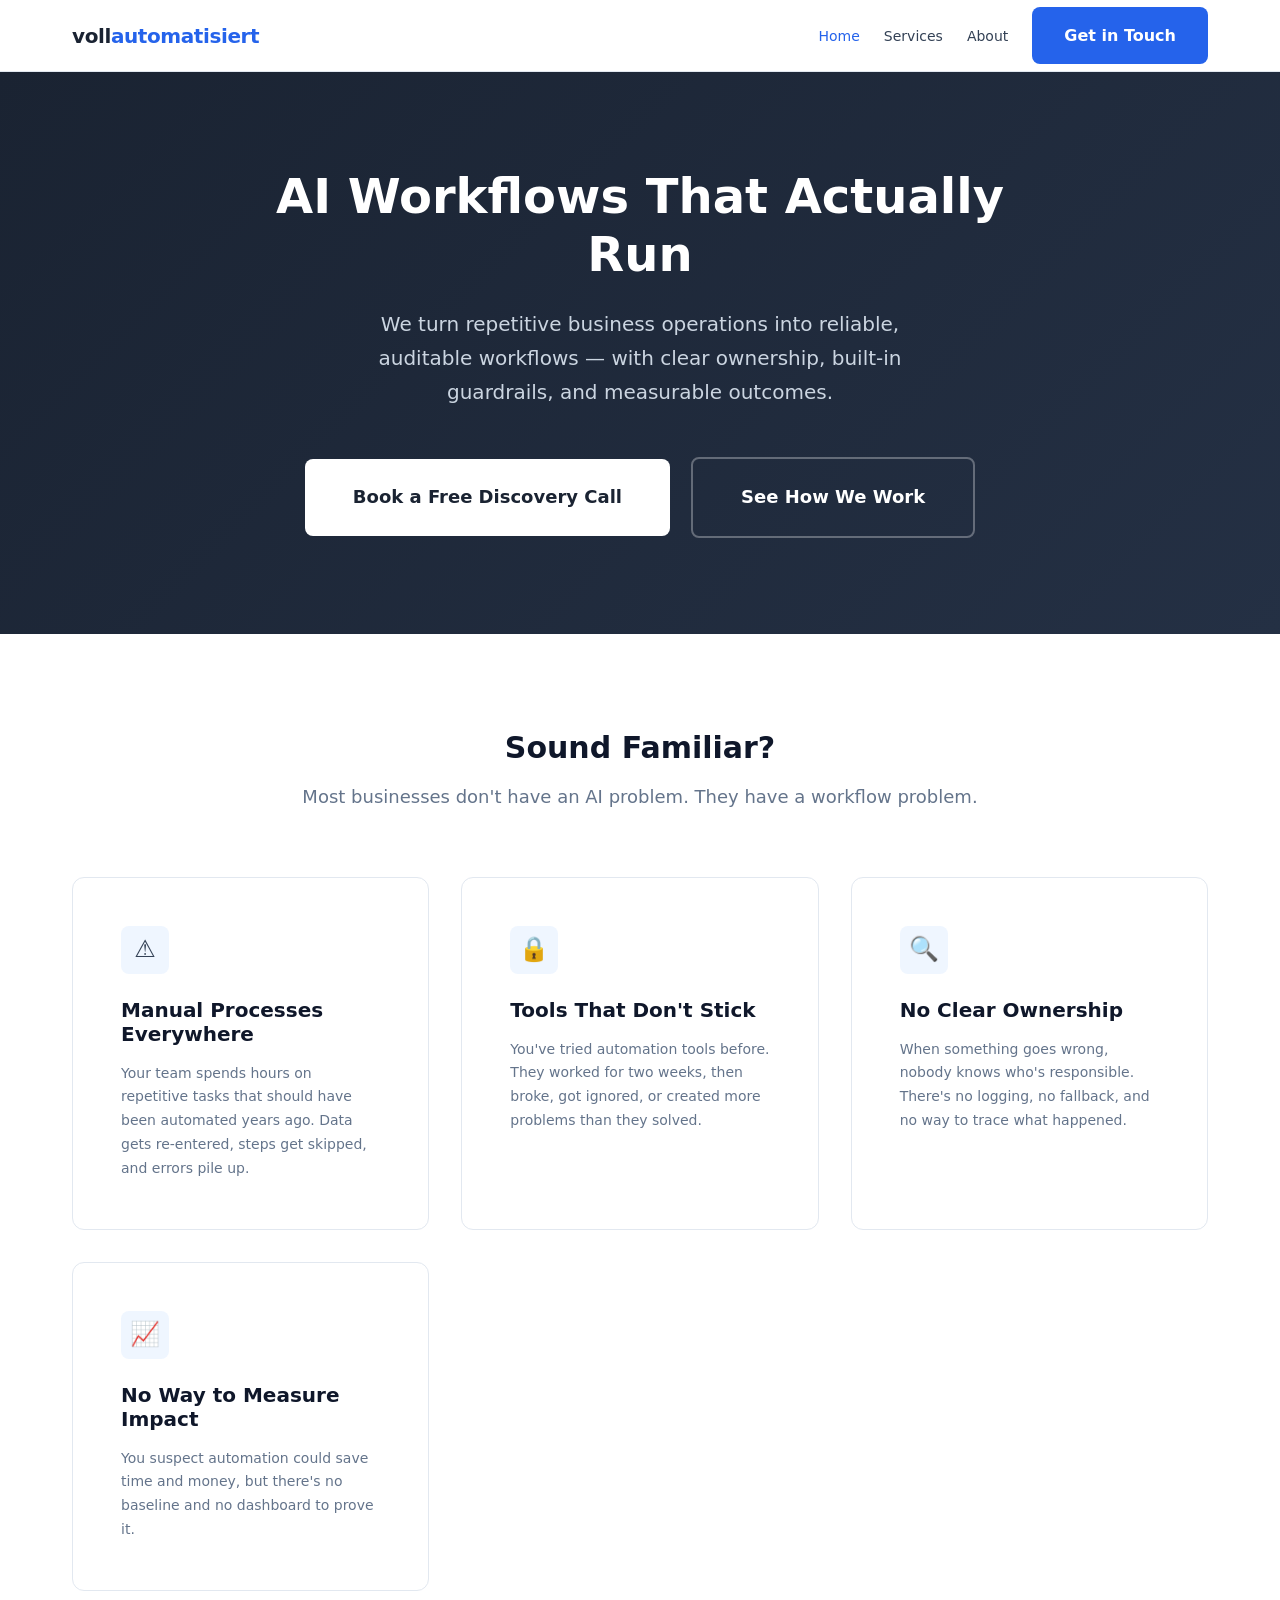
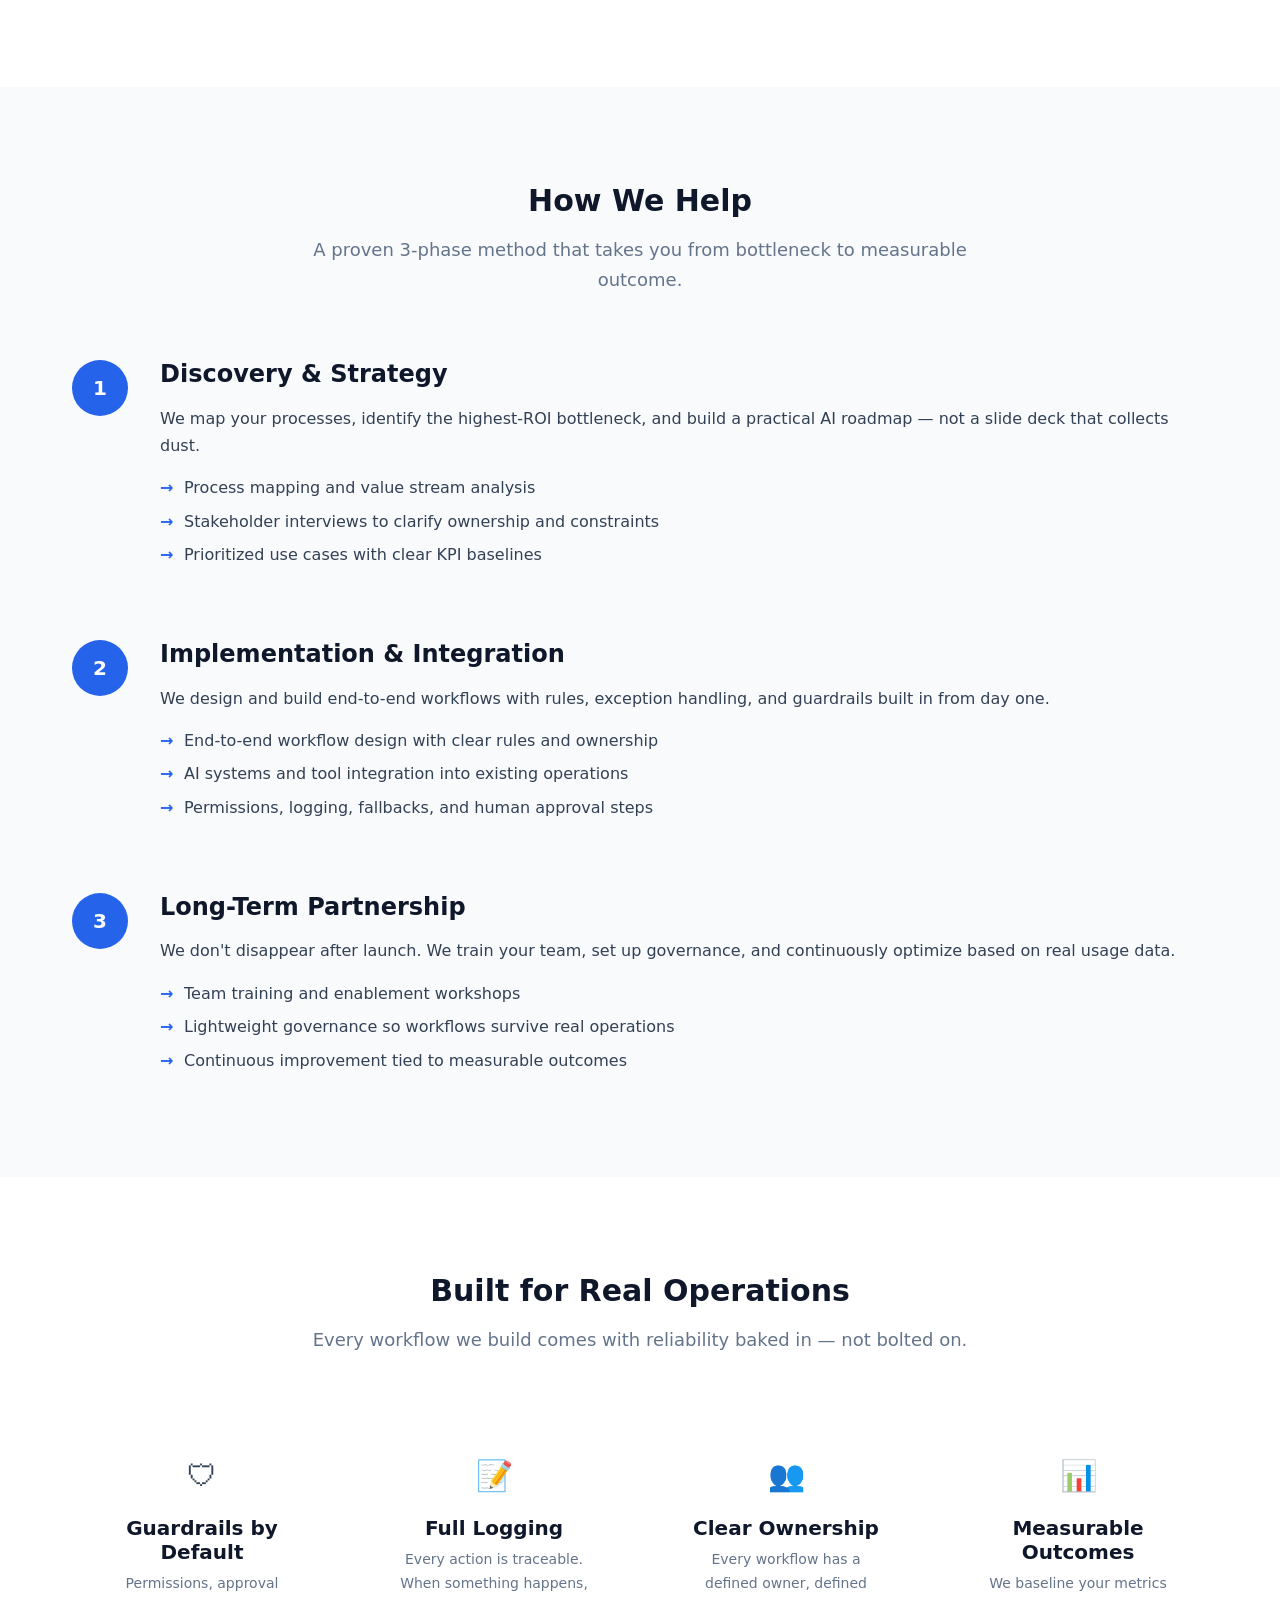
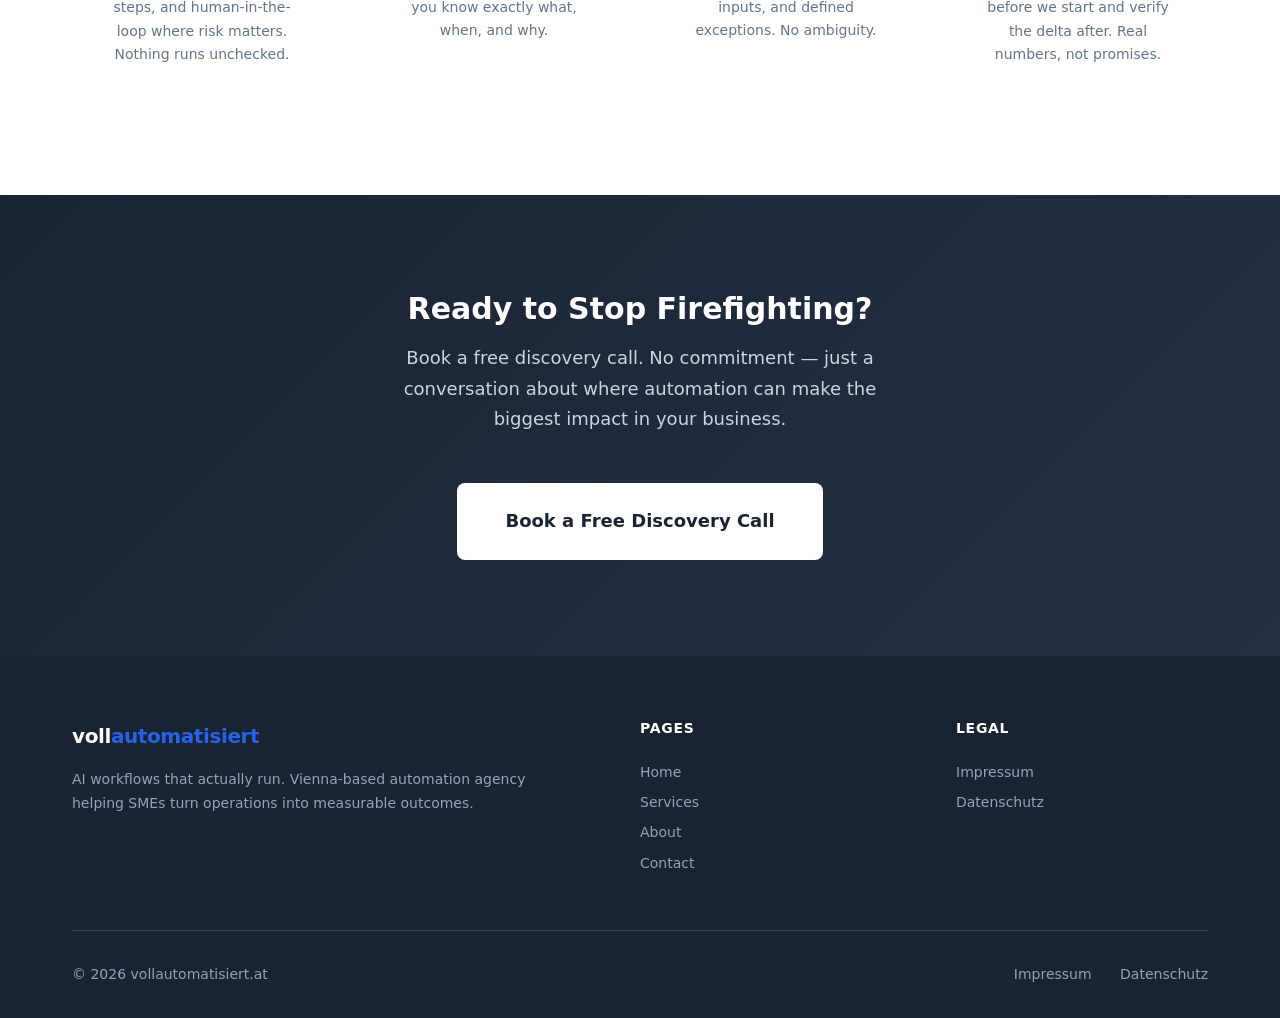
==== index.html @ 360e9139 "Initial website for vollautomatisiert.at Plain HTML/CSS agency website with 6 pages: - Homepage, Ser" ====
<!DOCTYPE html>
<html lang="en">
<head>
  <meta charset="UTF-8">
  <meta name="viewport" content="width=device-width, initial-scale=1.0">
  <title>vollautomatisiert — AI Workflows That Actually Run</title>
  <meta name="description" content="We turn repetitive business operations into reliable AI workflows with clear ownership, guardrails, and measurable outcomes. Vienna-based AI automation agency for SMEs.">
  <meta property="og:title" content="vollautomatisiert — AI Workflows That Actually Run">
  <meta property="og:description" content="We turn repetitive business operations into reliable AI workflows with clear ownership, guardrails, and measurable outcomes.">
  <meta property="og:type" content="website">
  <meta property="og:url" content="https://vollautomatisiert.at">
  <link rel="stylesheet" href="css/reset.css">
  <link rel="stylesheet" href="css/style.css">
</head>
<body>

  <!-- Header -->
  <header class="header">
    <div class="container">
      <a href="index.html" class="logo">voll<span>automatisiert</span></a>
      <input type="checkbox" id="nav-toggle" class="nav__toggle" aria-label="Toggle navigation">
      <label for="nav-toggle" class="nav__toggle-label"><span></span></label>
      <nav class="nav">
        <ul class="nav__list">
          <li><a href="index.html" class="nav__link nav__link--active">Home</a></li>
          <li><a href="services.html" class="nav__link">Services</a></li>
          <li><a href="about.html" class="nav__link">About</a></li>
          <li><a href="contact.html" class="nav__link btn btn--primary">Get in Touch</a></li>
        </ul>
      </nav>
    </div>
  </header>

  <!-- Hero -->
  <section class="hero">
    <div class="container">
      <h1>AI Workflows That Actually Run</h1>
      <p>We turn repetitive business operations into reliable, auditable workflows — with clear ownership, built-in guardrails, and measurable outcomes.</p>
      <div>
        <a href="contact.html" class="btn btn--white btn--lg">Book a Free Discovery Call</a>
        <a href="services.html" class="btn btn--outline btn--lg" style="border-color: rgba(255,255,255,0.3); color: #fff;">See How We Work</a>
      </div>
    </div>
  </section>

  <!-- Problem Section -->
  <section class="section">
    <div class="container">
      <div class="section__header">
        <h2>Sound Familiar?</h2>
        <p>Most businesses don't have an AI problem. They have a workflow problem.</p>
      </div>
      <div class="card-grid">
        <div class="card">
          <div class="card__icon">&#9888;</div>
          <h3>Manual Processes Everywhere</h3>
          <p>Your team spends hours on repetitive tasks that should have been automated years ago. Data gets re-entered, steps get skipped, and errors pile up.</p>
        </div>
        <div class="card">
          <div class="card__icon">&#128274;</div>
          <h3>Tools That Don't Stick</h3>
          <p>You've tried automation tools before. They worked for two weeks, then broke, got ignored, or created more problems than they solved.</p>
        </div>
        <div class="card">
          <div class="card__icon">&#128269;</div>
          <h3>No Clear Ownership</h3>
          <p>When something goes wrong, nobody knows who's responsible. There's no logging, no fallback, and no way to trace what happened.</p>
        </div>
        <div class="card">
          <div class="card__icon">&#128200;</div>
          <h3>No Way to Measure Impact</h3>
          <p>You suspect automation could save time and money, but there's no baseline and no dashboard to prove it.</p>
        </div>
      </div>
    </div>
  </section>

  <!-- How We Help -->
  <section class="section section--alt">
    <div class="container">
      <div class="section__header">
        <h2>How We Help</h2>
        <p>A proven 3-phase method that takes you from bottleneck to measurable outcome.</p>
      </div>
      <div class="phase">
        <div class="phase__number">1</div>
        <div class="phase__content">
          <h3>Discovery &amp; Strategy</h3>
          <p>We map your processes, identify the highest-ROI bottleneck, and build a practical AI roadmap — not a slide deck that collects dust.</p>
          <ul class="phase__list">
            <li>Process mapping and value stream analysis</li>
            <li>Stakeholder interviews to clarify ownership and constraints</li>
            <li>Prioritized use cases with clear KPI baselines</li>
          </ul>
        </div>
      </div>
      <div class="phase">
        <div class="phase__number">2</div>
        <div class="phase__content">
          <h3>Implementation &amp; Integration</h3>
          <p>We design and build end-to-end workflows with rules, exception handling, and guardrails built in from day one.</p>
          <ul class="phase__list">
            <li>End-to-end workflow design with clear rules and ownership</li>
            <li>AI systems and tool integration into existing operations</li>
            <li>Permissions, logging, fallbacks, and human approval steps</li>
          </ul>
        </div>
      </div>
      <div class="phase">
        <div class="phase__number">3</div>
        <div class="phase__content">
          <h3>Long-Term Partnership</h3>
          <p>We don't disappear after launch. We train your team, set up governance, and continuously optimize based on real usage data.</p>
          <ul class="phase__list">
            <li>Team training and enablement workshops</li>
            <li>Lightweight governance so workflows survive real operations</li>
            <li>Continuous improvement tied to measurable outcomes</li>
          </ul>
        </div>
      </div>
    </div>
  </section>

  <!-- Trust Signals -->
  <section class="section">
    <div class="container">
      <div class="section__header">
        <h2>Built for Real Operations</h2>
        <p>Every workflow we build comes with reliability baked in — not bolted on.</p>
      </div>
      <div class="trust-grid">
        <div class="trust-item">
          <div class="trust-item__icon">&#128737;</div>
          <h4>Guardrails by Default</h4>
          <p>Permissions, approval steps, and human-in-the-loop where risk matters. Nothing runs unchecked.</p>
        </div>
        <div class="trust-item">
          <div class="trust-item__icon">&#128221;</div>
          <h4>Full Logging</h4>
          <p>Every action is traceable. When something happens, you know exactly what, when, and why.</p>
        </div>
        <div class="trust-item">
          <div class="trust-item__icon">&#128101;</div>
          <h4>Clear Ownership</h4>
          <p>Every workflow has a defined owner, defined inputs, and defined exceptions. No ambiguity.</p>
        </div>
        <div class="trust-item">
          <div class="trust-item__icon">&#128202;</div>
          <h4>Measurable Outcomes</h4>
          <p>We baseline your metrics before we start and verify the delta after. Real numbers, not promises.</p>
        </div>
      </div>
    </div>
  </section>

  <!-- CTA -->
  <section class="cta">
    <div class="container">
      <h2>Ready to Stop Firefighting?</h2>
      <p>Book a free discovery call. No commitment — just a conversation about where automation can make the biggest impact in your business.</p>
      <a href="contact.html" class="btn btn--white btn--lg">Book a Free Discovery Call</a>
    </div>
  </section>

  <!-- Footer -->
  <footer class="footer">
    <div class="container">
      <div class="footer__grid">
        <div class="footer__brand">
          <a href="index.html" class="logo">voll<span>automatisiert</span></a>
          <p>AI workflows that actually run. Vienna-based automation agency helping SMEs turn operations into measurable outcomes.</p>
        </div>
        <div class="footer__nav">
          <h4>Pages</h4>
          <a href="index.html">Home</a>
          <a href="services.html">Services</a>
          <a href="about.html">About</a>
          <a href="contact.html">Contact</a>
        </div>
        <div class="footer__nav">
          <h4>Legal</h4>
          <a href="impressum.html">Impressum</a>
          <a href="datenschutz.html">Datenschutz</a>
        </div>
      </div>
      <div class="footer__bottom">
        <span>&copy; 2026 vollautomatisiert.at</span>
        <div class="footer__legal">
          <a href="impressum.html">Impressum</a>
          <a href="datenschutz.html">Datenschutz</a>
        </div>
      </div>
    </div>
  </footer>

</body>
</html>
---- css/style.css ----
/* ========================================
   vollautomatisiert.at — Main Stylesheet
   ======================================== */

/* --- Custom Properties --- */
:root {
  /* Colors */
  --color-primary: #1a2332;
  --color-primary-light: #243044;
  --color-accent: #2563eb;
  --color-accent-hover: #1d4ed8;
  --color-accent-light: #eff6ff;
  --color-white: #ffffff;
  --color-bg: #f8fafc;
  --color-bg-alt: #f1f5f9;
  --color-text: #334155;
  --color-text-light: #64748b;
  --color-text-heading: #0f172a;
  --color-border: #e2e8f0;

  /* Typography */
  --font-sans: 'Inter', system-ui, -apple-system, BlinkMacSystemFont, 'Segoe UI', Roboto, sans-serif;
  --font-mono: 'JetBrains Mono', 'Fira Code', monospace;

  /* Font Sizes */
  --text-sm: 0.875rem;
  --text-base: 1rem;
  --text-lg: 1.125rem;
  --text-xl: 1.25rem;
  --text-2xl: 1.5rem;
  --text-3xl: 1.875rem;
  --text-4xl: 2.25rem;
  --text-5xl: 3rem;

  /* Spacing */
  --space-xs: 0.25rem;
  --space-sm: 0.5rem;
  --space-md: 1rem;
  --space-lg: 1.5rem;
  --space-xl: 2rem;
  --space-2xl: 3rem;
  --space-3xl: 4rem;
  --space-4xl: 6rem;

  /* Layout */
  --max-width: 1200px;
  --header-height: 72px;

  /* Borders & Shadows */
  --radius-sm: 4px;
  --radius-md: 8px;
  --radius-lg: 12px;
  --shadow-sm: 0 1px 2px rgba(0, 0, 0, 0.05);
  --shadow-md: 0 4px 6px -1px rgba(0, 0, 0, 0.1);
  --shadow-lg: 0 10px 25px -3px rgba(0, 0, 0, 0.1);
}

/* --- Base --- */
body {
  font-family: var(--font-sans);
  font-size: var(--text-base);
  color: var(--color-text);
  background-color: var(--color-white);
}

h1, h2, h3, h4 {
  color: var(--color-text-heading);
  font-weight: 700;
  line-height: 1.2;
}

h1 { font-size: var(--text-5xl); }
h2 { font-size: var(--text-3xl); }
h3 { font-size: var(--text-2xl); }
h4 { font-size: var(--text-xl); }

p {
  line-height: 1.7;
  color: var(--color-text);
}

/* --- Layout --- */
.container {
  width: 100%;
  max-width: var(--max-width);
  margin: 0 auto;
  padding: 0 var(--space-xl);
}

.section {
  padding: var(--space-4xl) 0;
}

.section--alt {
  background-color: var(--color-bg);
}

.section--dark {
  background-color: var(--color-primary);
  color: var(--color-white);
}

.section--dark h2,
.section--dark h3,
.section--dark h4 {
  color: var(--color-white);
}

.section--dark p {
  color: #cbd5e1;
}

.section__header {
  text-align: center;
  max-width: 700px;
  margin: 0 auto var(--space-3xl);
}

.section__header p {
  margin-top: var(--space-md);
  font-size: var(--text-lg);
  color: var(--color-text-light);
}

/* --- Header & Navigation --- */
.header {
  position: sticky;
  top: 0;
  z-index: 100;
  background-color: var(--color-white);
  border-bottom: 1px solid var(--color-border);
  height: var(--header-height);
}

.header .container {
  display: flex;
  align-items: center;
  justify-content: space-between;
  height: 100%;
}

.logo {
  font-size: var(--text-xl);
  font-weight: 800;
  color: var(--color-primary);
  letter-spacing: -0.02em;
}

.logo span {
  color: var(--color-accent);
}

.nav__list {
  display: flex;
  gap: var(--space-lg);
  align-items: center;
}

.nav__link {
  font-size: var(--text-sm);
  font-weight: 500;
  color: var(--color-text);
  transition: color 0.2s;
  padding: var(--space-sm) 0;
}

.nav__link:hover,
.nav__link--active {
  color: var(--color-accent);
}

/* Mobile nav toggle */
.nav__toggle {
  display: none;
}

.nav__toggle-label {
  display: none;
  cursor: pointer;
  width: 28px;
  height: 20px;
  position: relative;
}

.nav__toggle-label span,
.nav__toggle-label span::before,
.nav__toggle-label span::after {
  display: block;
  width: 100%;
  height: 2px;
  background-color: var(--color-primary);
  position: absolute;
  transition: all 0.3s;
}

.nav__toggle-label span {
  top: 9px;
}

.nav__toggle-label span::before {
  content: '';
  top: -7px;
}

.nav__toggle-label span::after {
  content: '';
  top: 7px;
}

.nav__toggle:checked ~ .nav__toggle-label span {
  background-color: transparent;
}

.nav__toggle:checked ~ .nav__toggle-label span::before {
  top: 0;
  transform: rotate(45deg);
}

.nav__toggle:checked ~ .nav__toggle-label span::after {
  top: 0;
  transform: rotate(-45deg);
}

/* --- Buttons --- */
.btn {
  display: inline-block;
  padding: var(--space-md) var(--space-xl);
  font-size: var(--text-base);
  font-weight: 600;
  border-radius: var(--radius-md);
  transition: all 0.2s;
  cursor: pointer;
  border: none;
  text-align: center;
}

.btn--primary {
  background-color: var(--color-accent);
  color: var(--color-white);
}

.btn--primary:hover {
  background-color: var(--color-accent-hover);
  transform: translateY(-1px);
  box-shadow: var(--shadow-md);
}

.btn--outline {
  background-color: transparent;
  color: var(--color-accent);
  border: 2px solid var(--color-accent);
}

.btn--outline:hover {
  background-color: var(--color-accent);
  color: var(--color-white);
}

.btn--white {
  background-color: var(--color-white);
  color: var(--color-primary);
}

.btn--white:hover {
  background-color: var(--color-bg);
  transform: translateY(-1px);
}

.btn--lg {
  padding: var(--space-lg) var(--space-2xl);
  font-size: var(--text-lg);
}

/* --- Hero --- */
.hero {
  padding: var(--space-4xl) 0;
  background: linear-gradient(135deg, var(--color-primary) 0%, var(--color-primary-light) 100%);
  color: var(--color-white);
}

.hero .container {
  max-width: 800px;
  text-align: center;
}

.hero h1 {
  color: var(--color-white);
  margin-bottom: var(--space-lg);
}

.hero p {
  font-size: var(--text-xl);
  color: #cbd5e1;
  margin-bottom: var(--space-2xl);
  max-width: 600px;
  margin-left: auto;
  margin-right: auto;
}

.hero .btn {
  margin: 0 var(--space-sm);
}

/* --- Cards --- */
.card-grid {
  display: grid;
  grid-template-columns: repeat(auto-fit, minmax(280px, 1fr));
  gap: var(--space-xl);
}

.card {
  background: var(--color-white);
  border: 1px solid var(--color-border);
  border-radius: var(--radius-lg);
  padding: var(--space-2xl);
  transition: box-shadow 0.2s, transform 0.2s;
}

.card:hover {
  box-shadow: var(--shadow-lg);
  transform: translateY(-2px);
}

.card__icon {
  width: 48px;
  height: 48px;
  background-color: var(--color-accent-light);
  border-radius: var(--radius-md);
  display: flex;
  align-items: center;
  justify-content: center;
  margin-bottom: var(--space-lg);
  font-size: var(--text-2xl);
}

.card h3 {
  margin-bottom: var(--space-md);
  font-size: var(--text-xl);
}

.card p {
  font-size: var(--text-sm);
  color: var(--color-text-light);
}

/* --- Phase / Process Steps --- */
.phase {
  display: grid;
  grid-template-columns: auto 1fr;
  gap: var(--space-xl);
  margin-bottom: var(--space-3xl);
  align-items: start;
}

.phase:last-child {
  margin-bottom: 0;
}

.phase__number {
  width: 56px;
  height: 56px;
  background-color: var(--color-accent);
  color: var(--color-white);
  border-radius: 50%;
  display: flex;
  align-items: center;
  justify-content: center;
  font-size: var(--text-xl);
  font-weight: 700;
  flex-shrink: 0;
}

.phase__content h3 {
  margin-bottom: var(--space-md);
}

.phase__content p {
  margin-bottom: var(--space-md);
}

.phase__list {
  list-style: none;
}

.phase__list li {
  position: relative;
  padding-left: var(--space-lg);
  margin-bottom: var(--space-sm);
  color: var(--color-text);
}

.phase__list li::before {
  content: '→';
  position: absolute;
  left: 0;
  color: var(--color-accent);
  font-weight: 600;
}

/* --- Trust / Feature Grid --- */
.trust-grid {
  display: grid;
  grid-template-columns: repeat(auto-fit, minmax(240px, 1fr));
  gap: var(--space-xl);
}

.trust-item {
  text-align: center;
  padding: var(--space-xl);
}

.trust-item__icon {
  font-size: var(--text-3xl);
  margin-bottom: var(--space-md);
}

.trust-item h4 {
  margin-bottom: var(--space-sm);
}

.trust-item p {
  font-size: var(--text-sm);
  color: var(--color-text-light);
}

/* --- CTA Section --- */
.cta {
  text-align: center;
  padding: var(--space-4xl) 0;
  background: linear-gradient(135deg, var(--color-primary) 0%, var(--color-primary-light) 100%);
  color: var(--color-white);
}

.cta h2 {
  color: var(--color-white);
  margin-bottom: var(--space-md);
}

.cta p {
  color: #cbd5e1;
  font-size: var(--text-lg);
  margin-bottom: var(--space-2xl);
  max-width: 500px;
  margin-left: auto;
  margin-right: auto;
}

/* --- About / Founder --- */
.founder {
  display: grid;
  grid-template-columns: 280px 1fr;
  gap: var(--space-3xl);
  align-items: start;
}

.founder__image-placeholder {
  width: 280px;
  height: 340px;
  background-color: var(--color-bg-alt);
  border: 2px dashed var(--color-border);
  border-radius: var(--radius-lg);
  display: flex;
  align-items: center;
  justify-content: center;
  color: var(--color-text-light);
  font-size: var(--text-sm);
  text-align: center;
  padding: var(--space-md);
}

.founder__content h2 {
  margin-bottom: var(--space-sm);
}

.founder__role {
  color: var(--color-accent);
  font-weight: 600;
  font-size: var(--text-lg);
  margin-bottom: var(--space-lg);
}

.founder__content p {
  margin-bottom: var(--space-md);
}

/* --- Contact --- */
.contact-grid {
  display: grid;
  grid-template-columns: 1fr 1fr;
  gap: var(--space-3xl);
}

.contact-info h2 {
  margin-bottom: var(--space-lg);
}

.contact-info p {
  margin-bottom: var(--space-md);
}

.contact-detail {
  display: flex;
  align-items: center;
  gap: var(--space-md);
  margin-bottom: var(--space-lg);
  font-size: var(--text-lg);
}

.contact-detail__icon {
  width: 44px;
  height: 44px;
  background-color: var(--color-accent-light);
  border-radius: var(--radius-md);
  display: flex;
  align-items: center;
  justify-content: center;
  font-size: var(--text-xl);
  flex-shrink: 0;
}

.contact-detail a {
  color: var(--color-accent);
  font-weight: 500;
}

.contact-detail a:hover {
  text-decoration: underline;
}

.contact-cta {
  background-color: var(--color-bg);
  border-radius: var(--radius-lg);
  padding: var(--space-3xl);
  text-align: center;
  display: flex;
  flex-direction: column;
  justify-content: center;
}

.contact-cta h3 {
  margin-bottom: var(--space-md);
}

.contact-cta p {
  margin-bottom: var(--space-xl);
  color: var(--color-text-light);
}

/* --- Legal Pages --- */
.legal {
  padding: var(--space-3xl) 0;
}

.legal h1 {
  font-size: var(--text-3xl);
  margin-bottom: var(--space-2xl);
}

.legal h2 {
  font-size: var(--text-xl);
  margin-top: var(--space-2xl);
  margin-bottom: var(--space-md);
}

.legal p {
  margin-bottom: var(--space-md);
}

.legal ul {
  list-style: disc;
  padding-left: var(--space-xl);
  margin-bottom: var(--space-md);
}

.legal ul li {
  margin-bottom: var(--space-sm);
}

.placeholder-marker {
  background-color: #fef3c7;
  border: 1px solid #f59e0b;
  border-radius: var(--radius-sm);
  padding: 2px 6px;
  font-size: var(--text-sm);
  font-weight: 600;
  color: #92400e;
}

/* --- Footer --- */
.footer {
  background-color: var(--color-primary);
  color: #94a3b8;
  padding: var(--space-3xl) 0 var(--space-xl);
}

.footer__grid {
  display: grid;
  grid-template-columns: 2fr 1fr 1fr;
  gap: var(--space-3xl);
  margin-bottom: var(--space-2xl);
}

.footer__brand .logo {
  color: var(--color-white);
  margin-bottom: var(--space-md);
  display: inline-block;
}

.footer__brand p {
  color: #94a3b8;
  font-size: var(--text-sm);
}

.footer__nav h4 {
  color: var(--color-white);
  font-size: var(--text-sm);
  text-transform: uppercase;
  letter-spacing: 0.05em;
  margin-bottom: var(--space-lg);
}

.footer__nav a {
  display: block;
  color: #94a3b8;
  font-size: var(--text-sm);
  margin-bottom: var(--space-sm);
  transition: color 0.2s;
}

.footer__nav a:hover {
  color: var(--color-white);
}

.footer__bottom {
  border-top: 1px solid #334155;
  padding-top: var(--space-xl);
  display: flex;
  justify-content: space-between;
  align-items: center;
  font-size: var(--text-sm);
}

.footer__legal a {
  margin-left: var(--space-lg);
  transition: color 0.2s;
}

.footer__legal a:hover {
  color: var(--color-white);
}

/* --- Responsive --- */
@media (max-width: 1024px) {
  h1 { font-size: var(--text-4xl); }
  h2 { font-size: var(--text-2xl); }

  .footer__grid {
    grid-template-columns: 1fr 1fr;
  }
}

@media (max-width: 768px) {
  :root {
    --space-4xl: 4rem;
  }

  h1 { font-size: var(--text-3xl); }
  h2 { font-size: var(--text-2xl); }

  /* Mobile navigation */
  .nav__toggle-label {
    display: block;
  }

  .nav {
    position: absolute;
    top: var(--header-height);
    left: 0;
    right: 0;
    background-color: var(--color-white);
    border-bottom: 1px solid var(--color-border);
    box-shadow: var(--shadow-md);
    max-height: 0;
    overflow: hidden;
    transition: max-height 0.3s;
  }

  .nav__toggle:checked ~ .nav {
    max-height: 300px;
  }

  .nav__list {
    flex-direction: column;
    padding: var(--space-lg);
    gap: var(--space-md);
  }

  .nav__link {
    font-size: var(--text-base);
    display: block;
    padding: var(--space-sm) 0;
  }

  /* Layout adjustments */
  .hero .btn {
    display: block;
    margin: var(--space-sm) auto;
    max-width: 280px;
  }

  .founder {
    grid-template-columns: 1fr;
    justify-items: center;
    text-align: center;
  }

  .founder__role {
    text-align: center;
  }

  .contact-grid {
    grid-template-columns: 1fr;
  }

  .phase {
    grid-template-columns: 1fr;
    justify-items: start;
  }

  .footer__grid {
    grid-template-columns: 1fr;
    gap: var(--space-xl);
  }

  .footer__bottom {
    flex-direction: column;
    gap: var(--space-md);
    text-align: center;
  }
}
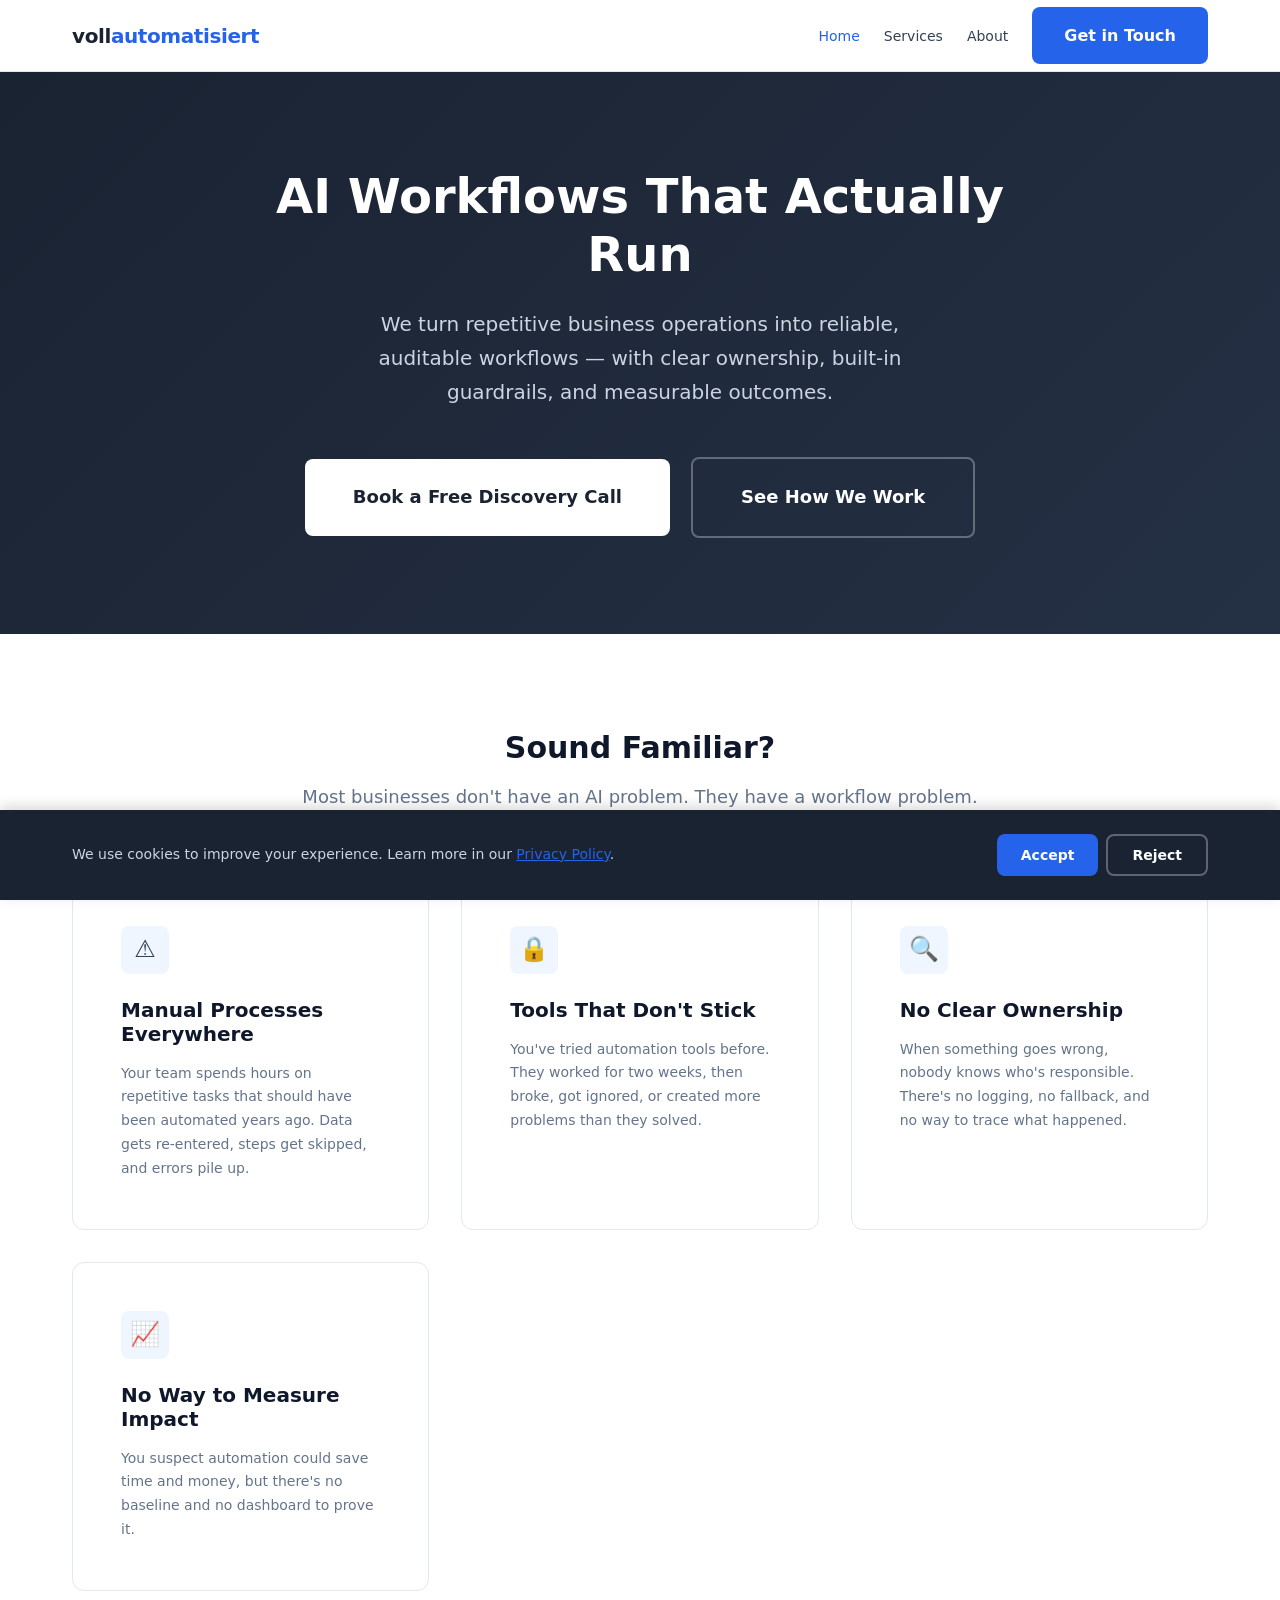
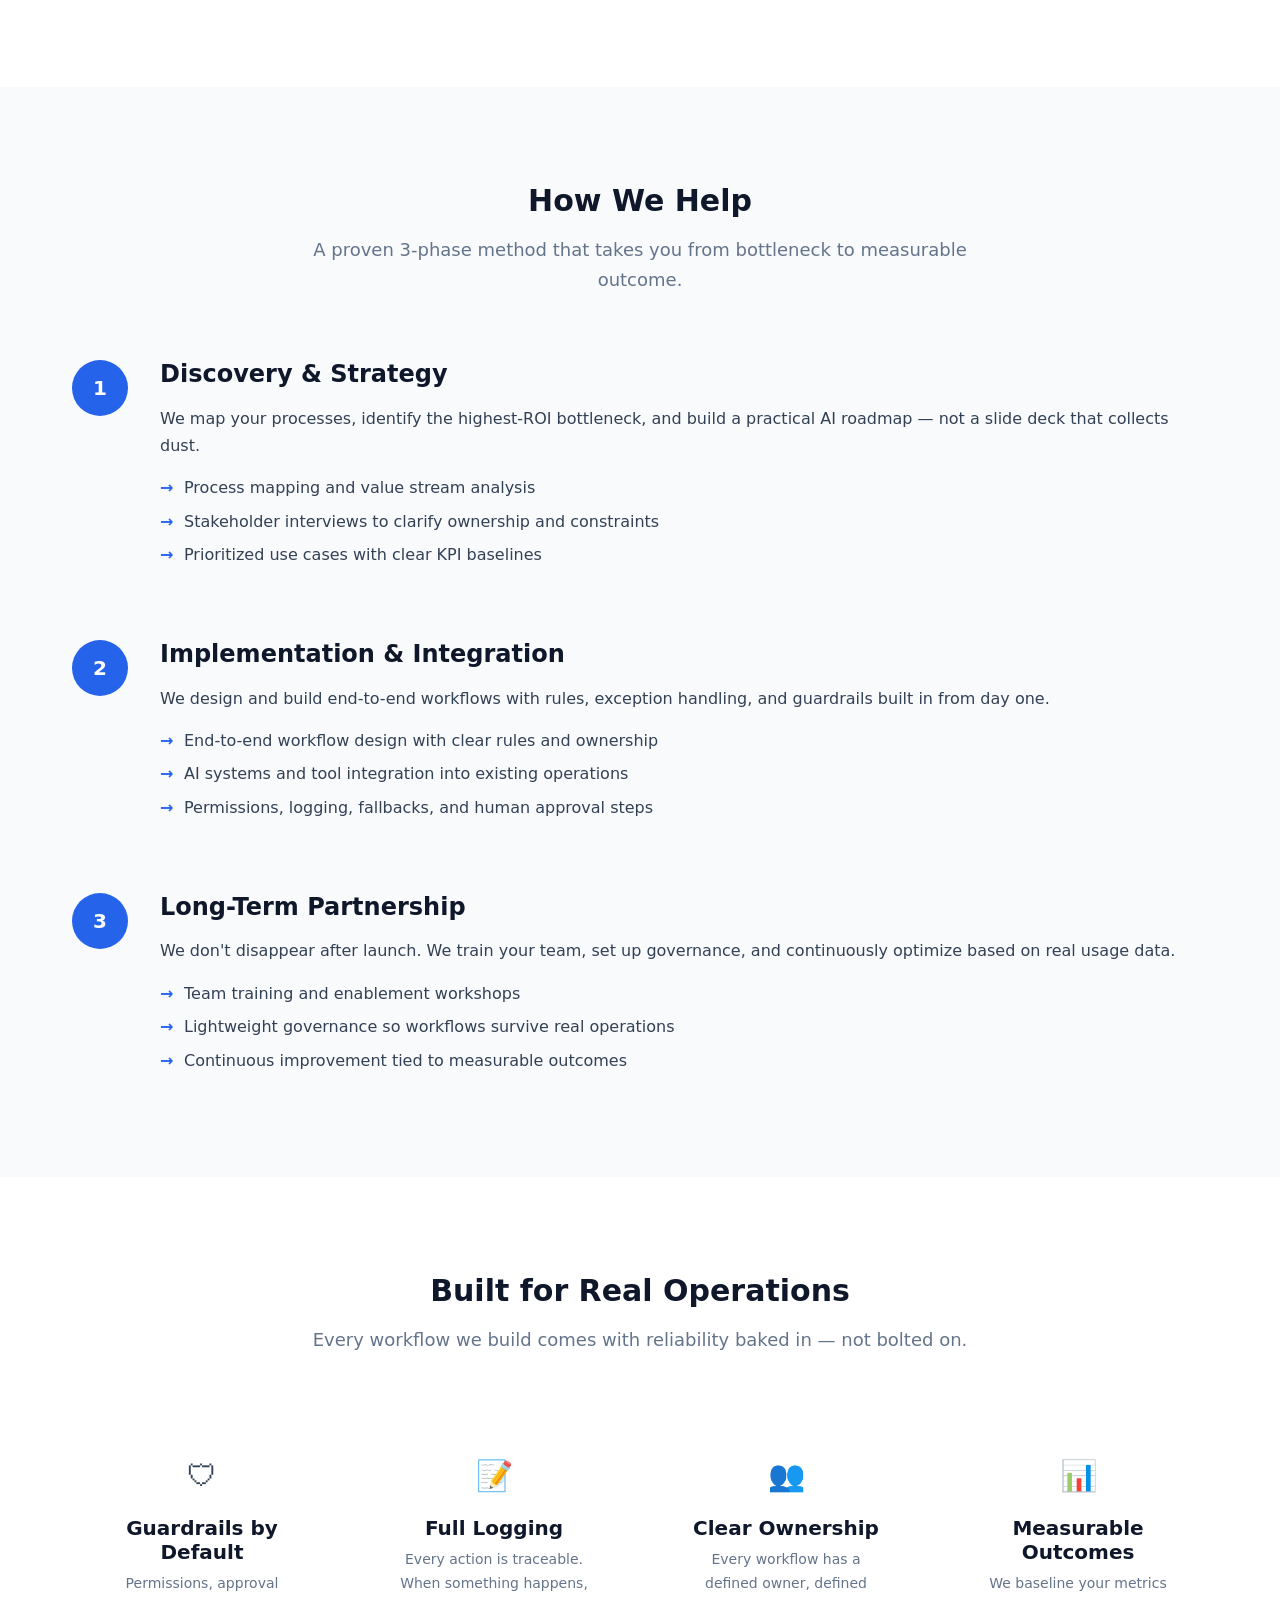
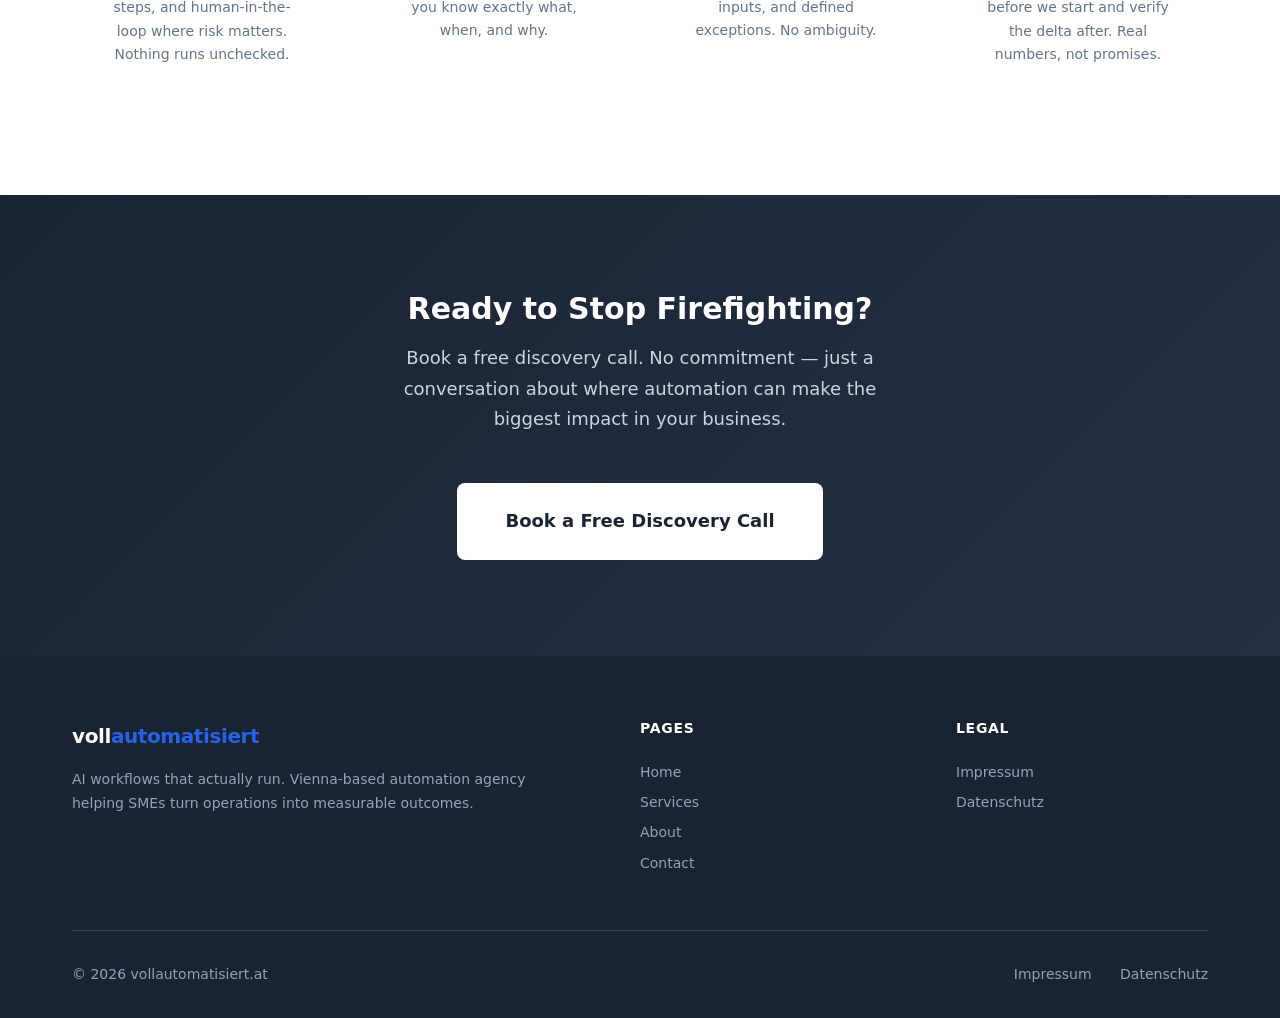
==== commit aae42126: "Add GDPR-compliant cookie consent banner Adds a fixed bottom bar on all pages that lets visitors acc" ====
--- a/index.html
+++ b/index.html
@@ -193,5 +193,6 @@
     </div>
   </footer>
 
+  <script src="js/cookie-consent.js" defer></script>
 </body>
 </html>
--- a/css/style.css
+++ b/css/style.css
@@ -649,6 +649,72 @@
   color: var(--color-white);
 }
 
+/* --- Cookie Consent Banner --- */
+.cookie-banner {
+  position: fixed;
+  bottom: 0;
+  left: 0;
+  right: 0;
+  z-index: 1000;
+  background-color: var(--color-primary);
+  color: var(--color-white);
+  padding: var(--space-lg) 0;
+  box-shadow: 0 -4px 12px rgba(0, 0, 0, 0.15);
+  opacity: 1;
+  transition: opacity 0.3s ease;
+}
+
+.cookie-banner--hidden {
+  opacity: 0;
+}
+
+.cookie-banner__content {
+  max-width: var(--max-width);
+  margin: 0 auto;
+  padding: 0 var(--space-xl);
+  display: flex;
+  align-items: center;
+  justify-content: space-between;
+  gap: var(--space-xl);
+}
+
+.cookie-banner__content p {
+  color: #cbd5e1;
+  font-size: var(--text-sm);
+  margin: 0;
+}
+
+.cookie-banner__content a {
+  color: var(--color-accent);
+  text-decoration: underline;
+}
+
+.cookie-banner__content a:hover {
+  color: #60a5fa;
+}
+
+.cookie-banner__actions {
+  display: flex;
+  gap: var(--space-sm);
+  flex-shrink: 0;
+}
+
+.cookie-banner__btn {
+  padding: var(--space-sm) var(--space-lg);
+  font-size: var(--text-sm);
+}
+
+.cookie-banner__btn.btn--outline {
+  border-color: rgba(255, 255, 255, 0.3);
+  color: var(--color-white);
+}
+
+.cookie-banner__btn.btn--outline:hover {
+  border-color: var(--color-white);
+  background-color: rgba(255, 255, 255, 0.1);
+  color: var(--color-white);
+}
+
 /* --- Responsive --- */
 @media (max-width: 1024px) {
   h1 { font-size: var(--text-4xl); }
@@ -737,4 +803,15 @@
     gap: var(--space-md);
     text-align: center;
   }
-}
+
+  /* Cookie banner mobile */
+  .cookie-banner__content {
+    flex-direction: column;
+    text-align: center;
+    gap: var(--space-md);
+  }
+
+  .cookie-banner__actions {
+    justify-content: center;
+  }
+}
